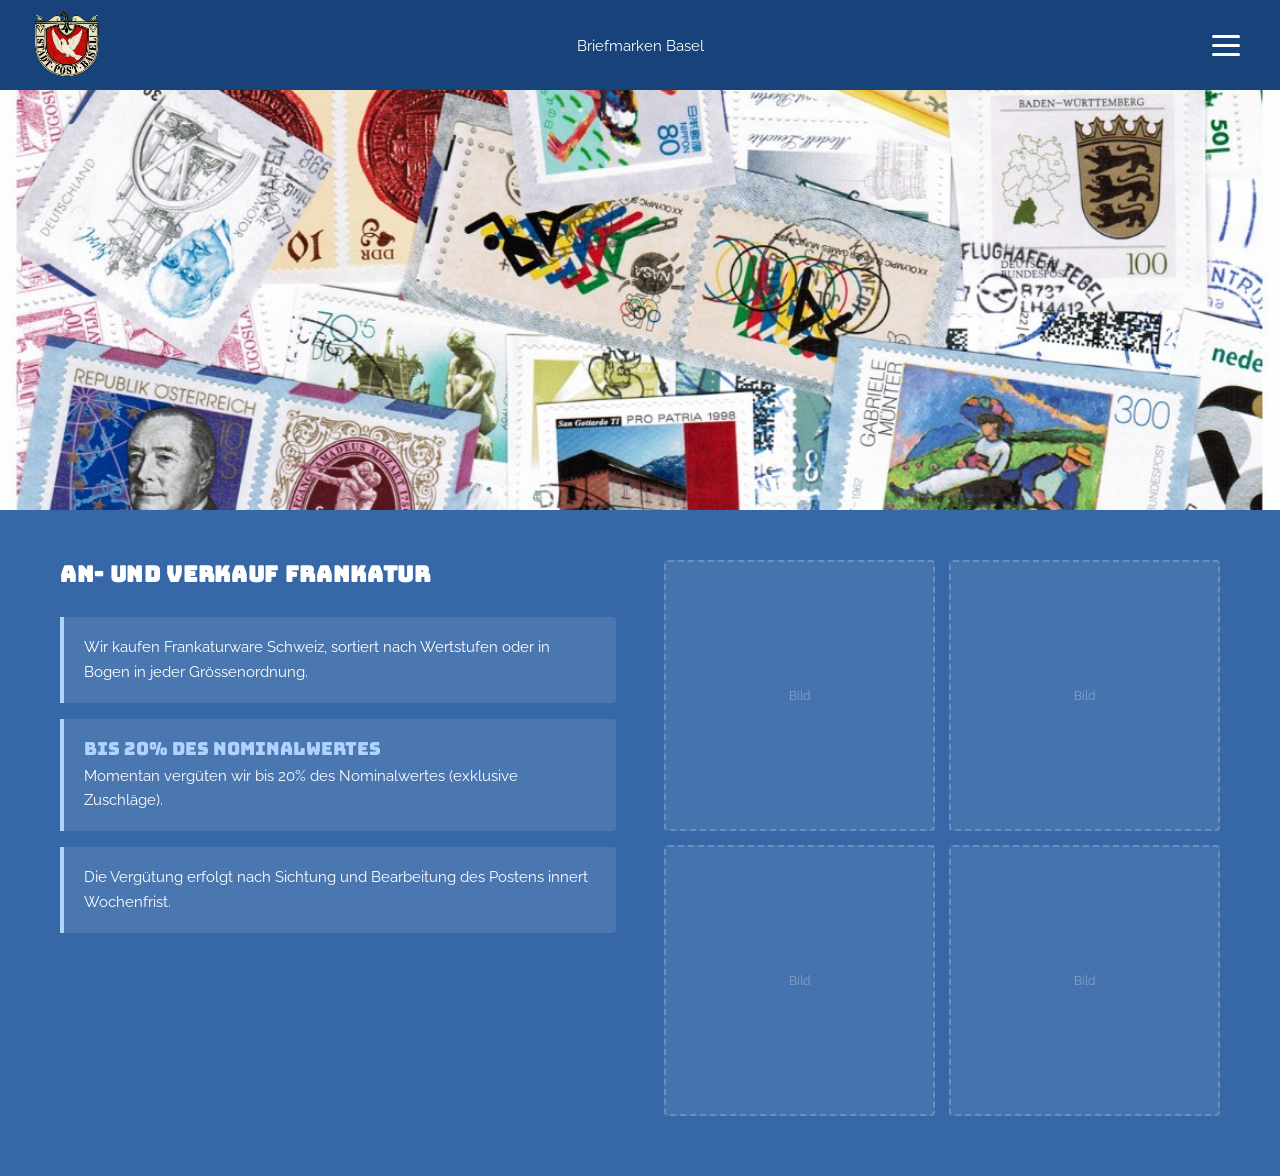
==== frankatur.html @ e1cc1111 "Add files via upload" ====
<!DOCTYPE html>
<html lang="de">
<head>
  <meta charset="UTF-8" />
  <meta name="viewport" content="width=device-width, initial-scale=1.0" />
  <title>Frankatur – Briefmarken Basel</title>
  <link href="https://fonts.googleapis.com/css2?family=Bungee&family=Raleway:wght@400;700&display=swap" rel="stylesheet" />
  <link rel="stylesheet" href="style.css" />
</head>
<body>
  <header>
    <a href="index.html"><img class="logo" src="images/image_1.png" alt="Logo" /></a>
    <nav class="sitenav"><a href="index.html">Briefmarken Basel</a></nav>
    <div style="position: relative; margin-left: auto;">
      <button class="hamburger" onclick="toggleMenu()">
        <span></span><span></span><span></span>
      </button>
      <nav class="dropdown-menu" id="dropdownMenu">
        <a href="index.html">Briefmarken</a>
        <a href="gold.html">Gold und Silber</a>
        <a href="frankatur.html">Frankatur</a>
        <a href="kontakt.html">Kontakt &amp; Anfahrt</a>
      </nav>
    </div>
  </header>

  <div class="frankatur-hero">
    <img src="images/image_4.jpg" alt="Briefmarken Sammlung" />
  </div>
  <div class="frankatur-content">
    <div class="frankatur-text">
      <h2>An- und Verkauf Frankatur</h2>
      <div class="frankatur-info-block">
        <p>Wir kaufen Frankaturware Schweiz, sortiert nach Wertstufen oder in Bogen in jeder Grössenordnung.</p>
      </div>
      <div class="frankatur-info-block">
        <span class="highlight">Bis 20% des Nominalwertes</span>
        <p>Momentan vergüten wir bis 20% des Nominalwertes (exklusive Zuschläge).</p>
      </div>
      <div class="frankatur-info-block">
        <p>Die Vergütung erfolgt nach Sichtung und Bearbeitung des Postens innert Wochenfrist.</p>
      </div>
    </div>
    <div class="frankatur-images">
      <div class="frankatur-img-placeholder">Bild</div>
      <div class="frankatur-img-placeholder">Bild</div>
      <div class="frankatur-img-placeholder">Bild</div>
      <div class="frankatur-img-placeholder">Bild</div>
    </div>
  </div>

  <script>
    function toggleMenu() {
      document.getElementById('dropdownMenu').classList.toggle('open');
    }
    document.addEventListener('click', function(e) {
      if (!e.target.closest('.hamburger') && !e.target.closest('.dropdown-menu')) {
        document.getElementById('dropdownMenu').classList.remove('open');
      }
    });
  </script>
</body>
</html>
---- style.css ----
*, *::before, *::after { box-sizing: border-box; margin: 0; padding: 0; }
body { font-family: 'Raleway', sans-serif; background: #3668A8; color: #fff; }

/* HEADER */
header {
  background-color: #17427A;
  display: flex;
  align-items: center;
  padding: 0 32px;
  height: 90px;
  gap: 32px;
  position: relative;
}
header .logo { height: 72px; width: auto; cursor: pointer; }
header nav.sitenav { position: absolute; left: 50%; transform: translateX(-50%); }
header nav.sitenav a {
  font-family: 'Raleway', sans-serif;
  font-size: 15px;
  color: #fff;
  text-decoration: none;
  cursor: pointer;
}
.hamburger {
  background: none;
  border: none;
  cursor: pointer;
  display: flex;
  flex-direction: column;
  justify-content: center;
  gap: 6px;
  padding: 8px;
}
.hamburger span {
  display: block;
  width: 28px;
  height: 3px;
  background: #fff;
  border-radius: 2px;
}
.dropdown-menu {
  display: none;
  position: absolute;
  top: 100%;
  right: 0;
  background: #17427A;
  flex-direction: column;
  width: max-content;
  z-index: 100;
  box-shadow: 0 4px 12px rgba(0,0,0,0.3);
}
.dropdown-menu.open { display: flex; }
.dropdown-menu a {
  font-family: 'Raleway', sans-serif;
  font-size: 15px;
  color: #fff;
  text-decoration: none;
  padding: 14px 24px;
  border-bottom: 1px solid rgba(255,255,255,0.15);
  transition: background 0.2s;
  cursor: pointer;
}
.dropdown-menu a:last-child { border-bottom: none; }
.dropdown-menu a:hover { background: rgba(255,255,255,0.1); }

/* ── BRIEFMARKEN PAGE ── */
.hero {
  position: relative;
  width: 100%;
  height: 480px;
  overflow: hidden;
}
.hero img.hero-bg {
  width: 100%;
  height: 100%;
  object-fit: cover;
  object-position: center 60%;
  display: block;
}
.hero-title-block {
  position: absolute;
  bottom: 60px;
  left: 0;
  display: flex;
  align-items: stretch;
}
.hero-title-main {
  background: #B0D2FF;
  padding: 8px 12px 8px 20px;
  display: flex;
  align-items: center;
}
.hero-title-main h1 {
  font-family: 'Bungee', sans-serif;
  font-size: 64px;
  color: #17427A;
  letter-spacing: 0.01em;
  line-height: 1;
  white-space: nowrap;
}
.hero-title-sub {
  background: #17427A;
  padding: 8px 14px;
  display: flex;
  align-items: center;
  align-self: center;
  margin-left: 40px;
}
.hero-title-sub span {
  font-family: 'Bungee', sans-serif;
  font-size: 21px;
  color: #fff;
  letter-spacing: 0.04em;
  white-space: nowrap;
}
.main-section {
  background-color: #3668A8;
  padding: 50px 60px 60px 60px;
  display: grid;
  grid-template-columns: 1fr;
  gap: 48px;
}
.main-left h2 {
  font-family: 'Bungee', sans-serif;
  font-size: 28px;
  color: #fff;
  line-height: 1.2;
  margin-bottom: 28px;
  text-transform: uppercase;
  letter-spacing: 0.02em;
}
.main-left .text-cols {
  display: grid;
  grid-template-columns: 1fr 1fr;
  gap: 28px;
  margin-bottom: 40px;
}
.main-left .text-cols p {
  font-family: 'Raleway', sans-serif;
  font-size: 14.5px;
  color: #fff;
  line-height: 1.7;
}
.hours-title {
  font-family: 'Bungee', sans-serif;
  font-size: 15px;
  color: #fff;
  letter-spacing: 0.08em;
  text-align: center;
  padding-bottom: 10px;
}
.hours-table { width: 100%; border-collapse: collapse; }
.hours-table tr { border-top: 1px solid rgba(255,255,255,0.45); }
.hours-table tr:last-child { border-bottom: 1px solid rgba(255,255,255,0.45); }
.hours-table td {
  font-family: 'Raleway', sans-serif;
  font-size: 14.5px;
  color: #fff;
  padding: 16px 8px;
}
.hours-table td:first-child { font-weight: 700; width: 110px; }
.hours-table td.times { text-align: right; letter-spacing: 0.01em; }
.main-right { display: flex; flex-direction: column; gap: 28px; }
.main-right .photo { width: 100%; border-radius: 2px; display: block; }
.contact-card {
  display: flex; flex-direction: column;
  align-items: center; text-align: center; gap: 6px;
}
.contact-card .icon {
  width: 44px; height: 44px; border-radius: 50%;
  border: 2px solid rgba(255,255,255,0.7);
  display: flex; align-items: center; justify-content: center;
  margin-bottom: 4px;
}
.contact-card .icon svg { width: 20px; height: 20px; fill: #fff; }
.contact-card h3 {
  font-family: 'Bungee', sans-serif; font-size: 16px;
  color: #fff; letter-spacing: 0.04em; line-height: 1.2;
}
.contact-card p, .contact-card a {
  font-family: 'Raleway', sans-serif; font-size: 14px;
  color: #fff; text-decoration: none; line-height: 1.5;
}

/* ── PAGE TITLE BLOCK ── */
.page-title-block {
  display: flex;
  align-items: stretch;
  margin-bottom: 36px;
}
.page-title-main {
  background: #B0D2FF;
  padding: 8px 12px 8px 20px;
  display: flex;
  align-items: center;
}
.page-title-main h1 {
  font-family: 'Bungee', sans-serif;
  font-size: 48px;
  color: #17427A;
  letter-spacing: 0.01em;
  line-height: 1;
  white-space: nowrap;
  text-transform: uppercase;
}
.page-title-sub {
  background: #17427A;
  padding: 8px 14px;
  display: flex;
  align-items: center;
  align-self: center;
  margin-left: 24px;
}
.page-title-sub span {
  font-family: 'Bungee', sans-serif;
  font-size: 18px;
  color: #fff;
  letter-spacing: 0.04em;
  white-space: nowrap;
}
@media (max-width: 640px) {
  .page-title-main h1 { font-size: 26px; }
  .page-title-sub { margin-left: 8px; padding: 6px 10px; }
  .page-title-sub span { font-size: 13px; }
}

/* ── FRANKATUR IMAGE ── */
.frankatur-hero {
  width: 100%;
  height: 420px;
  overflow: hidden;
  position: relative;
}
.frankatur-hero img {
  width: 100%;
  height: 100%;
  object-fit: cover;
  object-position: center center;
  display: block;
}
@media (max-width: 640px) {
  .frankatur-hero { height: 260px; }
}

/* ── CONTENT PAGES ── */
.content-page {
  padding: 60px;
  min-height: 80vh;
}
.content-page h1 {
  font-family: 'Bungee', sans-serif;
  font-size: 36px;
  color: #fff;
  text-transform: uppercase;
  letter-spacing: 0.02em;
  margin-bottom: 32px;
}
.content-page p {
  font-family: 'Raleway', sans-serif;
  font-size: 16px;
  color: #fff;
  line-height: 1.7;
  max-width: 600px;
}

/* ── MOBILE RESPONSIVE ── */
@media (max-width: 640px) {
  header nav.sitenav { display: none; }
  header { padding: 0 16px; gap: 16px; }
  .hero { height: 260px; }
  .hero-title-block { bottom: 20px; }
  .hero-title-main { padding: 6px 8px 6px 14px; }
  .hero-title-main h1 { font-size: 28px; }
  .hero-title-sub { margin-left: 8px; padding: 6px 10px; }
  .hero-title-sub span { font-size: 13px; }
  .main-section {
    grid-template-columns: 1fr;
    padding: 28px 20px 36px 20px;
    gap: 32px;
  }
  .main-left h2 { font-size: 20px; margin-bottom: 20px; }
  .main-left .text-cols {
    grid-template-columns: 1fr;
    gap: 16px;
    margin-bottom: 28px;
  }
  .hours-table td { padding: 10px 4px; font-size: 13px; }
  .hours-table td.times { text-align: left; }
  .hours-table td:first-child { width: 76px; font-size: 13px; }
  .content-page { padding: 28px 20px; }
  .content-page h1 { font-size: 26px; margin-bottom: 20px; }
  .content-page p { font-size: 15px; max-width: 100%; }
}

/* ── TABLET RESPONSIVE ── */
@media (min-width: 641px) and (max-width: 900px) {
  .main-section {
    grid-template-columns: 1fr;
    padding: 36px 36px 48px 36px;
    gap: 36px;
  }
  .hero-title-main h1 { font-size: 44px; }
  .content-page { padding: 40px 36px; }
}

/* ── RARITÄTEN CAROUSEL ── */
.rarities-section {
  padding: 40px 60px 50px 60px;
  background: #2a5490;
}
.rarities-header {
  display: flex;
  align-items: center;
  justify-content: space-between;
  margin-bottom: 24px;
}
.rarities-title {
  font-family: 'Bungee', sans-serif;
  font-size: 22px;
  color: #fff;
  letter-spacing: 0.04em;
  text-transform: uppercase;
}
.carousel-btns { display: flex; gap: 10px; }
.carousel-btn {
  background: rgba(255,255,255,0.15);
  border: 2px solid rgba(255,255,255,0.4);
  border-radius: 50%;
  width: 40px;
  height: 40px;
  display: flex;
  align-items: center;
  justify-content: center;
  cursor: pointer;
  transition: background 0.2s;
  color: #fff;
  font-size: 18px;
  line-height: 1;
}
.carousel-btn:hover { background: rgba(255,255,255,0.3); }
.carousel-track-wrapper { overflow: hidden; }
.carousel-track {
  display: flex;
  gap: 20px;
  transition: transform 0.35s ease;
}
.product-card {
  flex: 0 0 calc(25% - 15px);
  background: rgba(255,255,255,0.08);
  border-radius: 6px;
  overflow: hidden;
  display: flex;
  flex-direction: column;
}
.product-card .product-img {
  width: 100%;
  aspect-ratio: 1 / 1;
  object-fit: cover;
  background: rgba(255,255,255,0.05);
  display: flex;
  align-items: center;
  justify-content: center;
}
.product-card .product-img-placeholder {
  width: 100%;
  aspect-ratio: 1 / 1;
  background: rgba(255,255,255,0.08);
  display: flex;
  align-items: center;
  justify-content: center;
}
.product-card .product-img-placeholder svg {
  width: 48px;
  height: 48px;
  opacity: 0.3;
  fill: #fff;
}
.product-card .product-info {
  padding: 14px;
  flex: 1;
  display: flex;
  flex-direction: column;
  gap: 6px;
}
.product-card .product-name {
  font-family: 'Bungee', sans-serif;
  font-size: 13px;
  color: #fff;
  line-height: 1.3;
  letter-spacing: 0.02em;
}
.product-card .product-desc {
  font-family: 'Raleway', sans-serif;
  font-size: 12px;
  color: rgba(255,255,255,0.7);
  line-height: 1.5;
}
.product-card .product-price {
  font-family: 'Bungee', sans-serif;
  font-size: 15px;
  color: #B0D2FF;
  margin-top: auto;
  padding-top: 8px;
}
@media (max-width: 640px) {
  .rarities-section { padding: 28px 20px 36px 20px; }
  .rarities-title { font-size: 17px; }
  .product-card { flex: 0 0 calc(75vw - 40px); }
}
@media (min-width: 641px) and (max-width: 900px) {
  .rarities-section { padding: 32px 36px 40px 36px; }
  .product-card { flex: 0 0 calc(50% - 10px); }
}

/* ── FRANKATUR CONTENT ── */
.frankatur-content {
  background: #3668A8;
  padding: 50px 60px 60px 60px;
  display: grid;
  grid-template-columns: 1fr 1fr;
  gap: 48px;
  align-items: start;
}
.frankatur-text h2 {
  font-family: 'Bungee', sans-serif;
  font-size: 22px;
  color: #fff;
  text-transform: uppercase;
  letter-spacing: 0.03em;
  margin-bottom: 28px;
}
.frankatur-info-block {
  background: rgba(255,255,255,0.1);
  border-left: 4px solid #B0D2FF;
  padding: 18px 20px;
  border-radius: 0 4px 4px 0;
  margin-bottom: 16px;
}
.frankatur-info-block p {
  font-family: 'Raleway', sans-serif;
  font-size: 15px;
  color: #fff;
  line-height: 1.65;
  margin: 0;
}
.frankatur-info-block .highlight {
  font-family: 'Bungee', sans-serif;
  font-size: 18px;
  color: #B0D2FF;
  display: block;
  margin-bottom: 4px;
}
.frankatur-images {
  display: grid;
  grid-template-columns: 1fr 1fr;
  gap: 14px;
}
.frankatur-img-placeholder {
  aspect-ratio: 1 / 1;
  background: rgba(255,255,255,0.08);
  border-radius: 4px;
  display: flex;
  align-items: center;
  justify-content: center;
  border: 2px dashed rgba(255,255,255,0.2);
  color: rgba(255,255,255,0.35);
  font-family: 'Raleway', sans-serif;
  font-size: 12px;
  text-align: center;
  padding: 10px;
}
@media (max-width: 640px) {
  .frankatur-content {
    grid-template-columns: 1fr;
    padding: 28px 20px 36px 20px;
    gap: 32px;
  }
}
@media (min-width: 641px) and (max-width: 900px) {
  .frankatur-content {
    grid-template-columns: 1fr;
    padding: 36px 36px 48px 36px;
  }
}

/* ── GOLD/SILBER TABS ── */
.tab-bar {
  display: flex;
  background: #17427A;
  padding: 0 60px;
}
.tab-btn {
  font-family: 'Bungee', sans-serif;
  font-size: 15px;
  color: rgba(255,255,255,0.55);
  background: none;
  border: none;
  border-bottom: 3px solid transparent;
  padding: 18px 28px;
  cursor: pointer;
  letter-spacing: 0.05em;
  transition: color 0.2s, border-color 0.2s;
}
.tab-btn.active {
  color: #fff;
  border-bottom-color: #B0D2FF;
}
.tab-panel { display: none; }
.tab-panel.active { display: block; }
@media (max-width: 640px) {
  .tab-bar { padding: 0 20px; }
  .tab-btn { padding: 14px 18px; font-size: 13px; }
}

/* ── GOLD/SILBER CONTENT ── */
.metal-content {
  padding: 44px 60px 60px 60px;
  background: #3668A8;
}
.metal-content h2 {
  font-family: 'Bungee', sans-serif;
  font-size: 22px;
  color: #fff;
  text-transform: uppercase;
  letter-spacing: 0.03em;
  margin-bottom: 28px;
}
.metal-categories {
  display: flex;
  flex-wrap: wrap;
  gap: 10px;
  margin-bottom: 32px;
}
.metal-tag {
  font-family: 'Raleway', sans-serif;
  font-size: 13px;
  color: #fff;
  background: rgba(255,255,255,0.12);
  border: 1px solid rgba(255,255,255,0.25);
  border-radius: 20px;
  padding: 6px 14px;
}
.price-cards {
  display: grid;
  grid-template-columns: repeat(3, 1fr);
  gap: 16px;
  margin-bottom: 32px;
}
.price-card {
  background: rgba(255,255,255,0.1);
  border-radius: 8px;
  padding: 20px;
  text-align: center;
}
.price-card .price-label {
  font-family: 'Raleway', sans-serif;
  font-size: 13px;
  color: rgba(255,255,255,0.75);
  margin-bottom: 8px;
}
.price-card .price-value {
  font-family: 'Bungee', sans-serif;
  font-size: 22px;
  color: #B0D2FF;
}
.price-card .price-unit {
  font-family: 'Raleway', sans-serif;
  font-size: 12px;
  color: rgba(255,255,255,0.6);
  margin-top: 4px;
}
.price-note {
  font-family: 'Raleway', sans-serif;
  font-size: 13.5px;
  color: rgba(255,255,255,0.75);
  line-height: 1.65;
  border-top: 1px solid rgba(255,255,255,0.2);
  padding-top: 20px;
  font-style: italic;
}
@media (max-width: 640px) {
  .metal-content { padding: 28px 20px 36px 20px; }
  .price-cards { grid-template-columns: 1fr !important; gap: 12px; }
}
@media (min-width: 641px) and (max-width: 900px) {
  .metal-content { padding: 32px 36px 48px 36px; }
}

/* ── KONTAKT & ANFAHRT PAGE ── */
.kontakt-content {
  background: #3668A8;
  padding: 50px 60px 60px 60px;
  display: grid;
  grid-template-columns: 1fr 1fr;
  gap: 48px;
  align-items: start;
}
.kontakt-left h2 {
  font-family: 'Bungee', sans-serif;
  font-size: 22px;
  color: #fff;
  text-transform: uppercase;
  letter-spacing: 0.03em;
  margin-bottom: 28px;
}
.kontakt-info-block {
  background: rgba(255,255,255,0.1);
  border-left: 4px solid #B0D2FF;
  padding: 18px 20px;
  border-radius: 0 4px 4px 0;
  margin-bottom: 16px;
}
.kontakt-info-block h3 {
  font-family: 'Bungee', sans-serif;
  font-size: 13px;
  color: #B0D2FF;
  letter-spacing: 0.08em;
  margin-bottom: 8px;
}
.kontakt-info-block p, .kontakt-info-block a {
  font-family: 'Raleway', sans-serif;
  font-size: 14.5px;
  color: #fff;
  line-height: 1.7;
  text-decoration: none;
  display: block;
}
.kontakt-right { display: flex; flex-direction: column; gap: 20px; }
.kontakt-entrance-img {
  width: 100%;
  border-radius: 4px;
  display: block;
}
.kontakt-map-img {
  width: 100%;
  border-radius: 4px;
  display: block;
}
@media (max-width: 640px) {
  .kontakt-content {
    grid-template-columns: 1fr;
    padding: 28px 20px 36px 20px;
    gap: 32px;
  }
}
@media (min-width: 641px) and (max-width: 900px) {
  .kontakt-content {
    grid-template-columns: 1fr;
    padding: 32px 36px 48px 36px;
  }
}
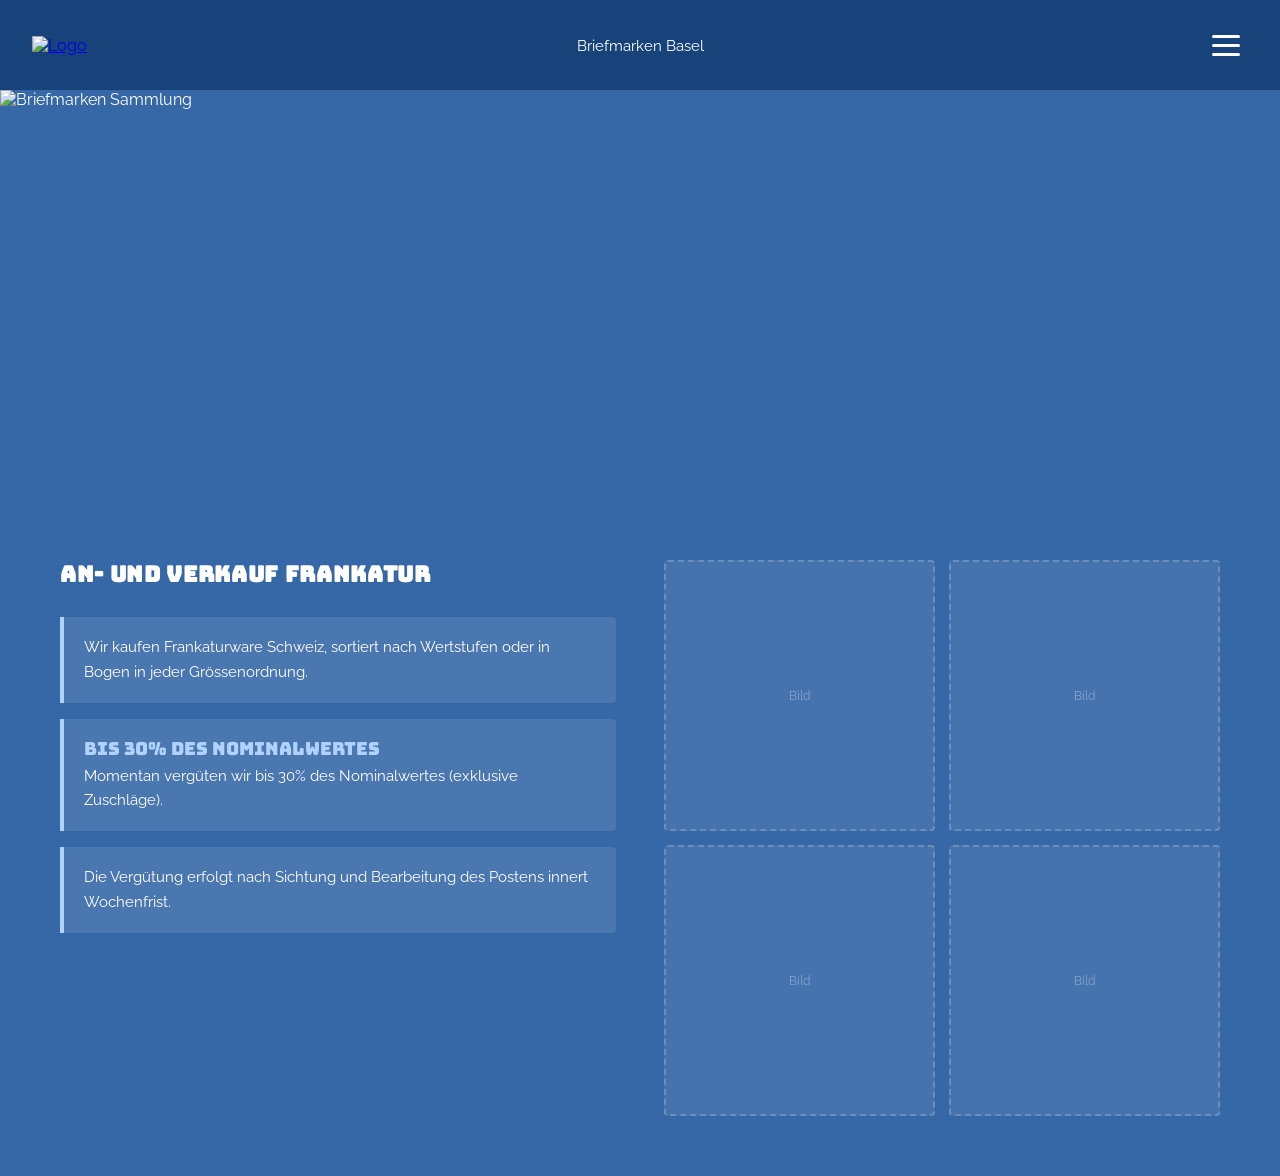
==== commit ec690611: "Add files via upload" ====
--- a/frankatur.html
+++ b/frankatur.html
@@ -34,8 +34,8 @@
         <p>Wir kaufen Frankaturware Schweiz, sortiert nach Wertstufen oder in Bogen in jeder Grössenordnung.</p>
       </div>
       <div class="frankatur-info-block">
-        <span class="highlight">Bis 20% des Nominalwertes</span>
-        <p>Momentan vergüten wir bis 20% des Nominalwertes (exklusive Zuschläge).</p>
+        <span class="highlight">Bis 30% des Nominalwertes</span>
+        <p>Momentan vergüten wir bis 30% des Nominalwertes (exklusive Zuschläge).</p>
       </div>
       <div class="frankatur-info-block">
         <p>Die Vergütung erfolgt nach Sichtung und Bearbeitung des Postens innert Wochenfrist.</p>
@@ -51,11 +51,24 @@
 
   <script>
     function toggleMenu() {
-      document.getElementById('dropdownMenu').classList.toggle('open');
+      var menu = document.getElementById('dropdownMenu');
+      if (menu.classList.contains('open')) {
+        closeDropdown(menu);
+      } else {
+        menu.classList.remove('closing');
+        menu.classList.add('open');
+      }
+    }
+    function closeDropdown(menu) {
+      menu = menu || document.getElementById('dropdownMenu');
+      if (!menu.classList.contains('open')) return;
+      menu.classList.remove('open');
+      menu.classList.add('closing');
+      setTimeout(function() { menu.classList.remove('closing'); }, 150);
     }
     document.addEventListener('click', function(e) {
       if (!e.target.closest('.hamburger') && !e.target.closest('.dropdown-menu')) {
-        document.getElementById('dropdownMenu').classList.remove('open');
+        closeDropdown(document.getElementById('dropdownMenu'));
       }
     });
   </script>
--- a/style.css
+++ b/style.css
@@ -48,7 +48,22 @@
   z-index: 100;
   box-shadow: 0 4px 12px rgba(0,0,0,0.3);
 }
-.dropdown-menu.open { display: flex; }
+@keyframes dropdown-in {
+  from { opacity: 0; transform: scale(0.95) translateY(-6px); }
+  to   { opacity: 1; transform: scale(1)    translateY(0); }
+}
+@keyframes dropdown-out {
+  from { opacity: 1; transform: scale(1)    translateY(0); }
+  to   { opacity: 0; transform: scale(0.95) translateY(-6px); }
+}
+.dropdown-menu.open {
+  display: flex;
+  animation: dropdown-in 0.15s ease forwards;
+}
+.dropdown-menu.closing {
+  display: flex;
+  animation: dropdown-out 0.15s ease forwards;
+}
 .dropdown-menu a {
   font-family: 'Raleway', sans-serif;
   font-size: 15px;
@@ -224,6 +239,7 @@
 }
 
 /* ── FRANKATUR IMAGE ── */
+.kontakt-hero-wrap { height: 420px; }
 .frankatur-hero {
   width: 100%;
   height: 420px;
@@ -239,6 +255,19 @@
 }
 @media (max-width: 640px) {
   .frankatur-hero { height: 260px; }
+  .kontakt-hero-wrap {
+    height: auto;
+  }
+  .kontakt-title-block {
+    bottom: 12px !important;
+  }
+  .kontakt-hero-img {
+    object-fit: contain;
+    object-position: center top;
+    width: 100%;
+    height: auto;
+    position: static;
+  }
 }
 
 /* ── CONTENT PAGES ── */
@@ -267,10 +296,10 @@
   header nav.sitenav { display: none; }
   header { padding: 0 16px; gap: 16px; }
   .hero { height: 260px; }
-  .hero-title-block { bottom: 20px; }
+  .hero-title-block { bottom: 20px; flex-direction: column !important; align-items: flex-start !important; gap: 6px; }
   .hero-title-main { padding: 6px 8px 6px 14px; }
   .hero-title-main h1 { font-size: 28px; }
-  .hero-title-sub { margin-left: 8px; padding: 6px 10px; }
+  .hero-title-sub { margin-left: 0; padding: 6px 10px; align-self: flex-start; }
   .hero-title-sub span { font-size: 13px; }
   .main-section {
     grid-template-columns: 1fr;
@@ -307,79 +336,89 @@
   padding: 40px 60px 50px 60px;
   background: #2a5490;
 }
-.rarities-header {
+.rarities-card {
+  background: rgba(255,255,255,0.06);
+  border: 1px solid rgba(255,255,255,0.15);
+  border-radius: 12px;
+  overflow: hidden;
+}
+.rarities-card-header {
   display: flex;
   align-items: center;
   justify-content: space-between;
-  margin-bottom: 24px;
-}
-.rarities-title {
-  font-family: 'Bungee', sans-serif;
-  font-size: 22px;
+  padding: 20px 24px 16px 24px;
+  border-bottom: 1px solid rgba(255,255,255,0.1);
+}
+.rarities-card-title {
+  font-family: 'Bungee', sans-serif;
+  font-size: 20px;
   color: #fff;
   letter-spacing: 0.04em;
   text-transform: uppercase;
 }
-.carousel-btns { display: flex; gap: 10px; }
+.rarities-card-subtitle {
+  font-family: 'Raleway', sans-serif;
+  font-size: 13px;
+  color: rgba(255,255,255,0.55);
+  margin-top: 2px;
+}
+.carousel-btns { display: flex; gap: 8px; }
 .carousel-btn {
-  background: rgba(255,255,255,0.15);
-  border: 2px solid rgba(255,255,255,0.4);
-  border-radius: 50%;
-  width: 40px;
-  height: 40px;
+  background: rgba(255,255,255,0.08);
+  border: 1px solid rgba(255,255,255,0.25);
+  border-radius: 8px;
+  width: 36px;
+  height: 36px;
   display: flex;
   align-items: center;
   justify-content: center;
   cursor: pointer;
-  transition: background 0.2s;
-  color: #fff;
-  font-size: 18px;
+  transition: background 0.2s, opacity 0.2s;
+  color: #fff;
+  font-size: 16px;
   line-height: 1;
 }
-.carousel-btn:hover { background: rgba(255,255,255,0.3); }
-.carousel-track-wrapper { overflow: hidden; }
+.carousel-btn:hover { background: rgba(255,255,255,0.18); }
+.carousel-btn:disabled { opacity: 0.3; cursor: not-allowed; }
+.carousel-track-wrapper {
+  overflow: hidden;
+  padding: 20px 24px 24px 24px;
+}
 .carousel-track {
   display: flex;
-  gap: 20px;
-  transition: transform 0.35s ease;
+  gap: 16px;
+  transition: transform 0.5s cubic-bezier(0.4, 0, 0.2, 1);
 }
 .product-card {
-  flex: 0 0 calc(25% - 15px);
-  background: rgba(255,255,255,0.08);
-  border-radius: 6px;
+  flex: 0 0 calc(33.333% - 11px);
+  background: rgba(255,255,255,0.05);
+  border: 1px solid rgba(255,255,255,0.12);
+  border-radius: 8px;
   overflow: hidden;
   display: flex;
   flex-direction: column;
 }
-.product-card .product-img {
-  width: 100%;
-  aspect-ratio: 1 / 1;
+.product-card .product-thumb-wrap {
+  width: 100%;
+  aspect-ratio: 4 / 3;
+  overflow: hidden;
+  background: rgba(255,255,255,0.04);
+  display: flex;
+  align-items: center;
+  justify-content: center;
+}
+.product-card .product-thumb-wrap img {
+  width: 100%;
+  height: 100%;
   object-fit: cover;
-  background: rgba(255,255,255,0.05);
-  display: flex;
-  align-items: center;
-  justify-content: center;
-}
-.product-card .product-img-placeholder {
-  width: 100%;
-  aspect-ratio: 1 / 1;
-  background: rgba(255,255,255,0.08);
-  display: flex;
-  align-items: center;
-  justify-content: center;
-}
-.product-card .product-img-placeholder svg {
-  width: 48px;
-  height: 48px;
-  opacity: 0.3;
-  fill: #fff;
+  display: block;
 }
 .product-card .product-info {
-  padding: 14px;
+  padding: 14px 16px;
   flex: 1;
   display: flex;
   flex-direction: column;
-  gap: 6px;
+  gap: 4px;
 }
 .product-card .product-name {
   font-family: 'Bungee', sans-serif;
@@ -391,24 +430,57 @@
 .product-card .product-desc {
   font-family: 'Raleway', sans-serif;
   font-size: 12px;
-  color: rgba(255,255,255,0.7);
+  color: rgba(255,255,255,0.6);
   line-height: 1.5;
 }
 .product-card .product-price {
   font-family: 'Bungee', sans-serif;
   font-size: 15px;
   color: #B0D2FF;
+  padding-top: 8px;
+}
+.product-btns {
+  display: flex;
+  gap: 8px;
   margin-top: auto;
-  padding-top: 8px;
+  padding-top: 12px;
+}
+.product-btn {
+  flex: 1;
+  text-align: center;
+  padding: 7px 6px;
+  border-radius: 6px;
+  font-family: 'Raleway', sans-serif;
+  font-size: 12px;
+  font-weight: 700;
+  text-decoration: none;
+  transition: opacity 0.2s;
+}
+.product-btn-wa {
+  background: #25D366;
+  color: #fff;
+}
+.product-btn-wa:hover {
+  background: #25D366;
+  box-shadow: 0 0 12px 3px rgba(37, 211, 102, 0.7);
+}
+.product-btn-email {
+  background: #17427A;
+  border: 1px solid rgba(255,255,255,0.2);
+  color: #fff;
+}
+.product-btn-email:hover {
+  background: #17427A;
+  box-shadow: 0 0 12px 3px rgba(23, 66, 122, 0.9);
 }
 @media (max-width: 640px) {
-  .rarities-section { padding: 28px 20px 36px 20px; }
-  .rarities-title { font-size: 17px; }
-  .product-card { flex: 0 0 calc(75vw - 40px); }
+  .rarities-section { padding: 20px 16px 28px 16px; }
+  .rarities-card-title { font-size: 16px; }
+  .product-card { flex: 0 0 calc(80vw - 32px); }
 }
 @media (min-width: 641px) and (max-width: 900px) {
   .rarities-section { padding: 32px 36px 40px 36px; }
-  .product-card { flex: 0 0 calc(50% - 10px); }
+  .product-card { flex: 0 0 calc(50% - 8px); }
 }
 
 /* ── FRANKATUR CONTENT ── */
@@ -535,8 +607,8 @@
   font-size: 13px;
   color: #fff;
   background: rgba(255,255,255,0.12);
-  border: 1px solid rgba(255,255,255,0.25);
-  border-radius: 20px;
+  border: 1px solid rgba(255,255,255,0.2);
+  border-radius: 4px;
   padding: 6px 14px;
 }
 .price-cards {
@@ -568,6 +640,41 @@
   color: rgba(255,255,255,0.6);
   margin-top: 4px;
 }
+.coin-img {
+  width: 100%;
+  max-width: 140px;
+  height: auto;
+  display: block;
+  margin: 12px auto 0 auto;
+  border-radius: 50%;
+}
+.gold-contact-box {
+  background: rgba(255,255,255,0.08);
+  border-left: 4px solid #B0D2FF;
+  border-radius: 0 4px 4px 0;
+  padding: 24px 28px;
+  margin-bottom: 32px;
+}
+.gold-contact-text {
+  font-family: 'Raleway', sans-serif;
+  font-size: 15px;
+  color: #fff;
+  line-height: 1.65;
+  margin-bottom: 14px;
+}
+.gold-contact-links {
+  display: flex;
+  gap: 24px;
+  flex-wrap: wrap;
+}
+.gold-contact-links a {
+  font-family: 'Raleway', sans-serif;
+  font-size: 14.5px;
+  color: #B0D2FF;
+  text-decoration: none;
+  font-weight: 700;
+}
+.gold-contact-links a:hover { text-decoration: underline; }
 .price-note {
   font-family: 'Raleway', sans-serif;
   font-size: 13.5px;
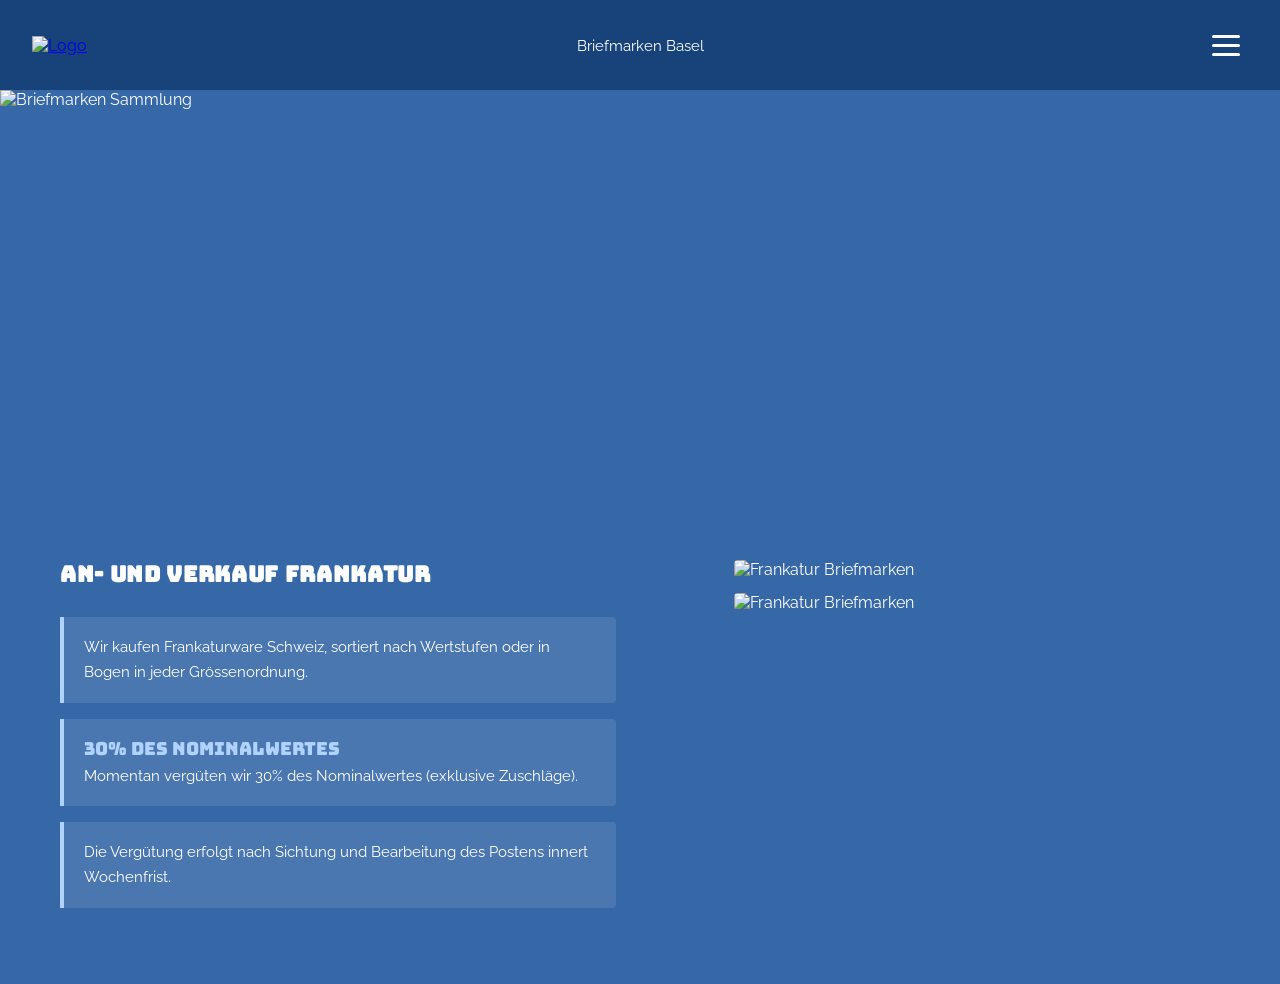
==== commit cf33cdbc: "Add files via upload" ====
--- a/frankatur.html
+++ b/frankatur.html
@@ -5,7 +5,7 @@
   <meta name="viewport" content="width=device-width, initial-scale=1.0" />
   <title>Frankatur – Briefmarken Basel</title>
   <link href="https://fonts.googleapis.com/css2?family=Bungee&family=Raleway:wght@400;700&display=swap" rel="stylesheet" />
-  <link rel="stylesheet" href="style.css" />
+  <link rel="stylesheet" href="style.css?v=6" />
 </head>
 <body>
   <header>
@@ -34,18 +34,16 @@
         <p>Wir kaufen Frankaturware Schweiz, sortiert nach Wertstufen oder in Bogen in jeder Grössenordnung.</p>
       </div>
       <div class="frankatur-info-block">
-        <span class="highlight">Bis 30% des Nominalwertes</span>
-        <p>Momentan vergüten wir bis 30% des Nominalwertes (exklusive Zuschläge).</p>
+        <span class="highlight">30% des Nominalwertes</span>
+        <p>Momentan vergüten wir 30% des Nominalwertes (exklusive Zuschläge).</p>
       </div>
       <div class="frankatur-info-block">
         <p>Die Vergütung erfolgt nach Sichtung und Bearbeitung des Postens innert Wochenfrist.</p>
       </div>
     </div>
     <div class="frankatur-images">
-      <div class="frankatur-img-placeholder">Bild</div>
-      <div class="frankatur-img-placeholder">Bild</div>
-      <div class="frankatur-img-placeholder">Bild</div>
-      <div class="frankatur-img-placeholder">Bild</div>
+      <img src="images/Frankatur%20seite%20Bilder%20(1).jpeg" alt="Frankatur Briefmarken" />
+      <img src="images/Frankatur%20seite%20Bilder%20(2).jpeg" alt="Frankatur Briefmarken" />
     </div>
   </div>
 
--- a/style.css
+++ b/style.css
@@ -384,10 +384,41 @@
   overflow: hidden;
   padding: 20px 24px 24px 24px;
 }
+.carousel-track-wrapper::-webkit-scrollbar { width: 8px; }
+.carousel-track-wrapper::-webkit-scrollbar-track { background: rgba(255,255,255,0.05); border-radius: 4px; }
+.carousel-track-wrapper::-webkit-scrollbar-thumb { background: rgba(255,255,255,0.25); border-radius: 4px; }
+.carousel-track-wrapper::-webkit-scrollbar-thumb:hover { background: rgba(255,255,255,0.45); }
+.carousel-peek-row {
+  display: flex;
+  gap: 16px;
+  padding: 0 24px 20px 24px;
+  height: 56px;
+  overflow: hidden;
+  position: relative;
+  margin-top: -4px;
+}
+.carousel-peek-row::after {
+  content: '';
+  position: absolute;
+  top: 0; left: 0; right: 0; bottom: 0;
+  background: linear-gradient(to bottom, rgba(42,84,144,0.15), rgba(42,84,144,0.95));
+  pointer-events: none;
+}
+.peek-card {
+  flex: 0 0 calc(33.333% - 11px);
+  height: 120px;
+  background: rgba(255,255,255,0.05);
+  border: 1px solid rgba(255,255,255,0.12);
+  border-radius: 8px 8px 0 0;
+}
+.rarities-card.expanded .carousel-peek-row { display: none; }
 .carousel-track {
   display: flex;
   gap: 16px;
   transition: transform 0.5s cubic-bezier(0.4, 0, 0.2, 1);
+}
+.carousel-track.track-expanded .product-card {
+  flex: 0 0 calc(16.666% - 13.5px);
 }
 .product-card {
   flex: 0 0 calc(33.333% - 11px);
@@ -403,15 +434,47 @@
   aspect-ratio: 4 / 3;
   overflow: hidden;
   background: rgba(255,255,255,0.04);
-  display: flex;
-  align-items: center;
-  justify-content: center;
+  position: relative;
 }
 .product-card .product-thumb-wrap img {
   width: 100%;
   height: 100%;
   object-fit: cover;
   display: block;
+}
+/* Collage */
+.product-card .collage {
+  position: absolute;
+  inset: 0;
+  display: grid;
+  gap: 2px;
+  cursor: zoom-in;
+}
+.collage-1 { grid-template-columns: 1fr; }
+.collage-2 { grid-template-columns: 1fr 1fr; }
+.collage-3 { grid-template-columns: 3fr 2fr; grid-template-rows: 1fr 1fr; }
+.collage-3 .collage-cell:first-child { grid-row: 1 / 3; }
+.collage-4 { grid-template-columns: 1fr 1fr; grid-template-rows: 1fr 1fr; }
+.collage-cell {
+  background-size: cover;
+  background-position: center;
+  position: relative;
+  overflow: hidden;
+  transition: filter 0.15s;
+}
+.collage-cell:hover { filter: brightness(1.12); }
+.collage-more {
+  position: absolute;
+  inset: 0;
+  background: rgba(0,0,0,0.55);
+  display: flex;
+  align-items: center;
+  justify-content: center;
+  color: #fff;
+  font-size: 20px;
+  font-weight: bold;
+  font-family: 'Bungee', sans-serif;
+  letter-spacing: 0.03em;
 }
 .product-card .product-info {
   padding: 14px 16px;
@@ -522,9 +585,16 @@
   margin-bottom: 4px;
 }
 .frankatur-images {
-  display: grid;
-  grid-template-columns: 1fr 1fr;
+  display: flex;
+  flex-direction: column;
   gap: 14px;
+}
+.frankatur-images img {
+  width: 75%;
+  height: auto;
+  border-radius: 4px;
+  display: block;
+  margin: 0 auto;
 }
 .frankatur-img-placeholder {
   aspect-ratio: 1 / 1;
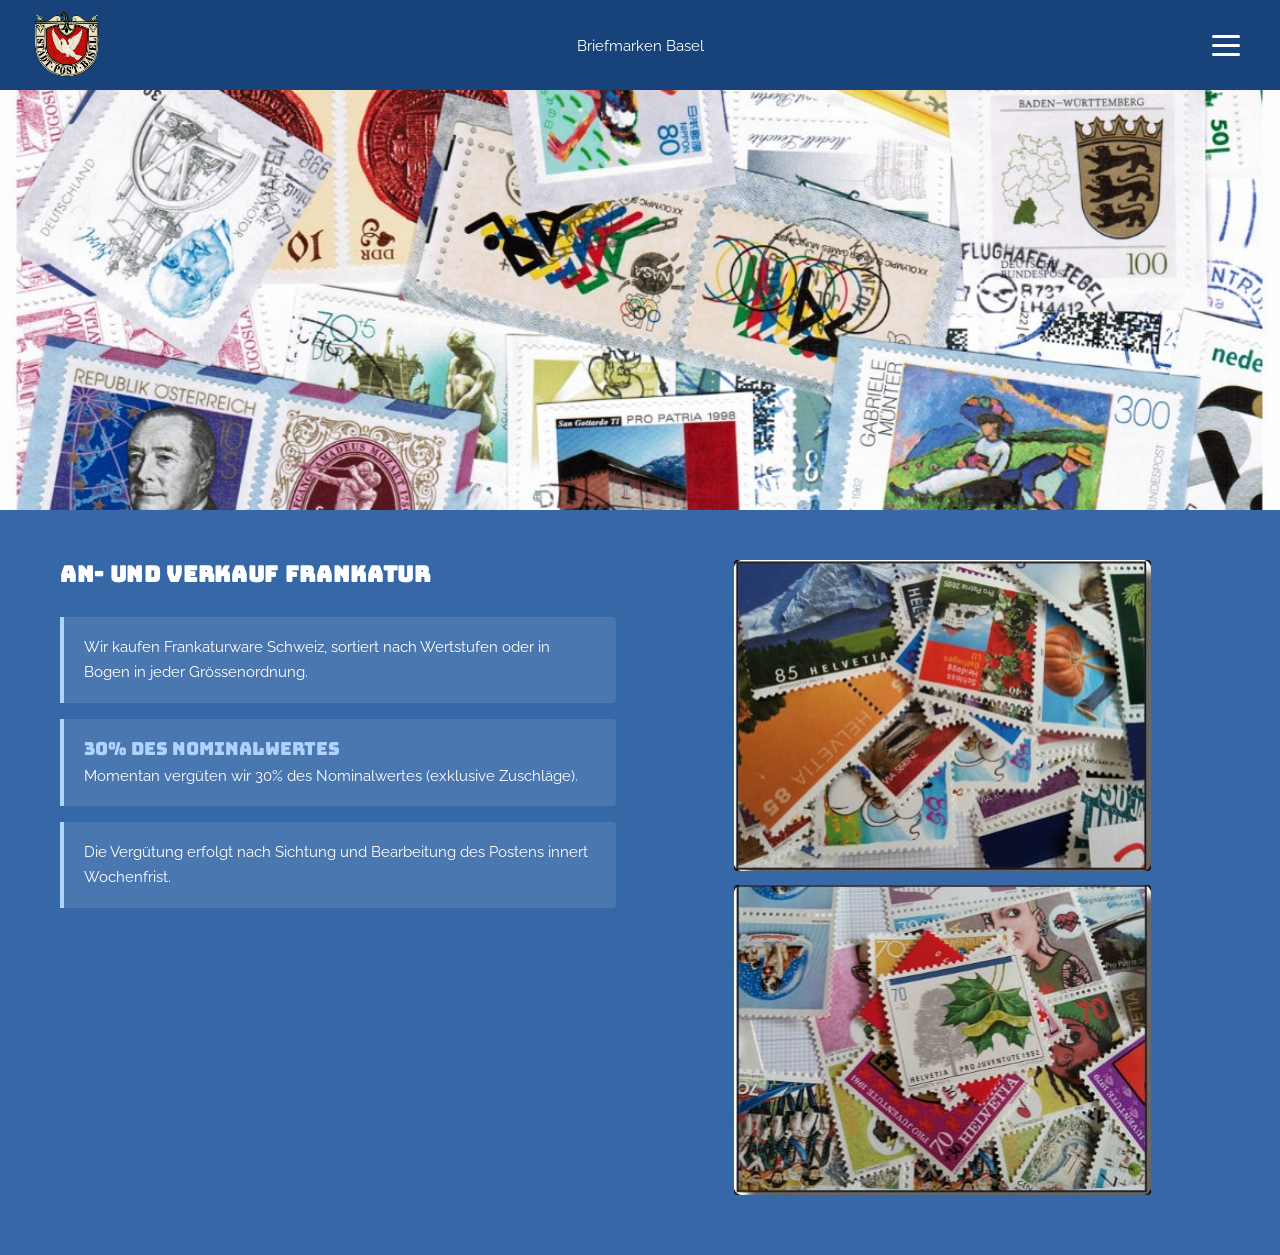
==== commit 85b5f489: "renaming renaming becuase linux no _" ====
--- a/frankatur.html
+++ b/frankatur.html
@@ -42,8 +42,8 @@
       </div>
     </div>
     <div class="frankatur-images">
-      <img src="images/Frankatur%20seite%20Bilder%20(1).jpeg" alt="Frankatur Briefmarken" />
-      <img src="images/Frankatur%20seite%20Bilder%20(2).jpeg" alt="Frankatur Briefmarken" />
+      <img src="images/frankatur-seite-bilder-1.jpeg" alt="Frankatur Briefmarken" />
+      <img src="images/frankatur-seite-bilder-2.jpeg" alt="Frankatur Briefmarken" />
     </div>
   </div>
 
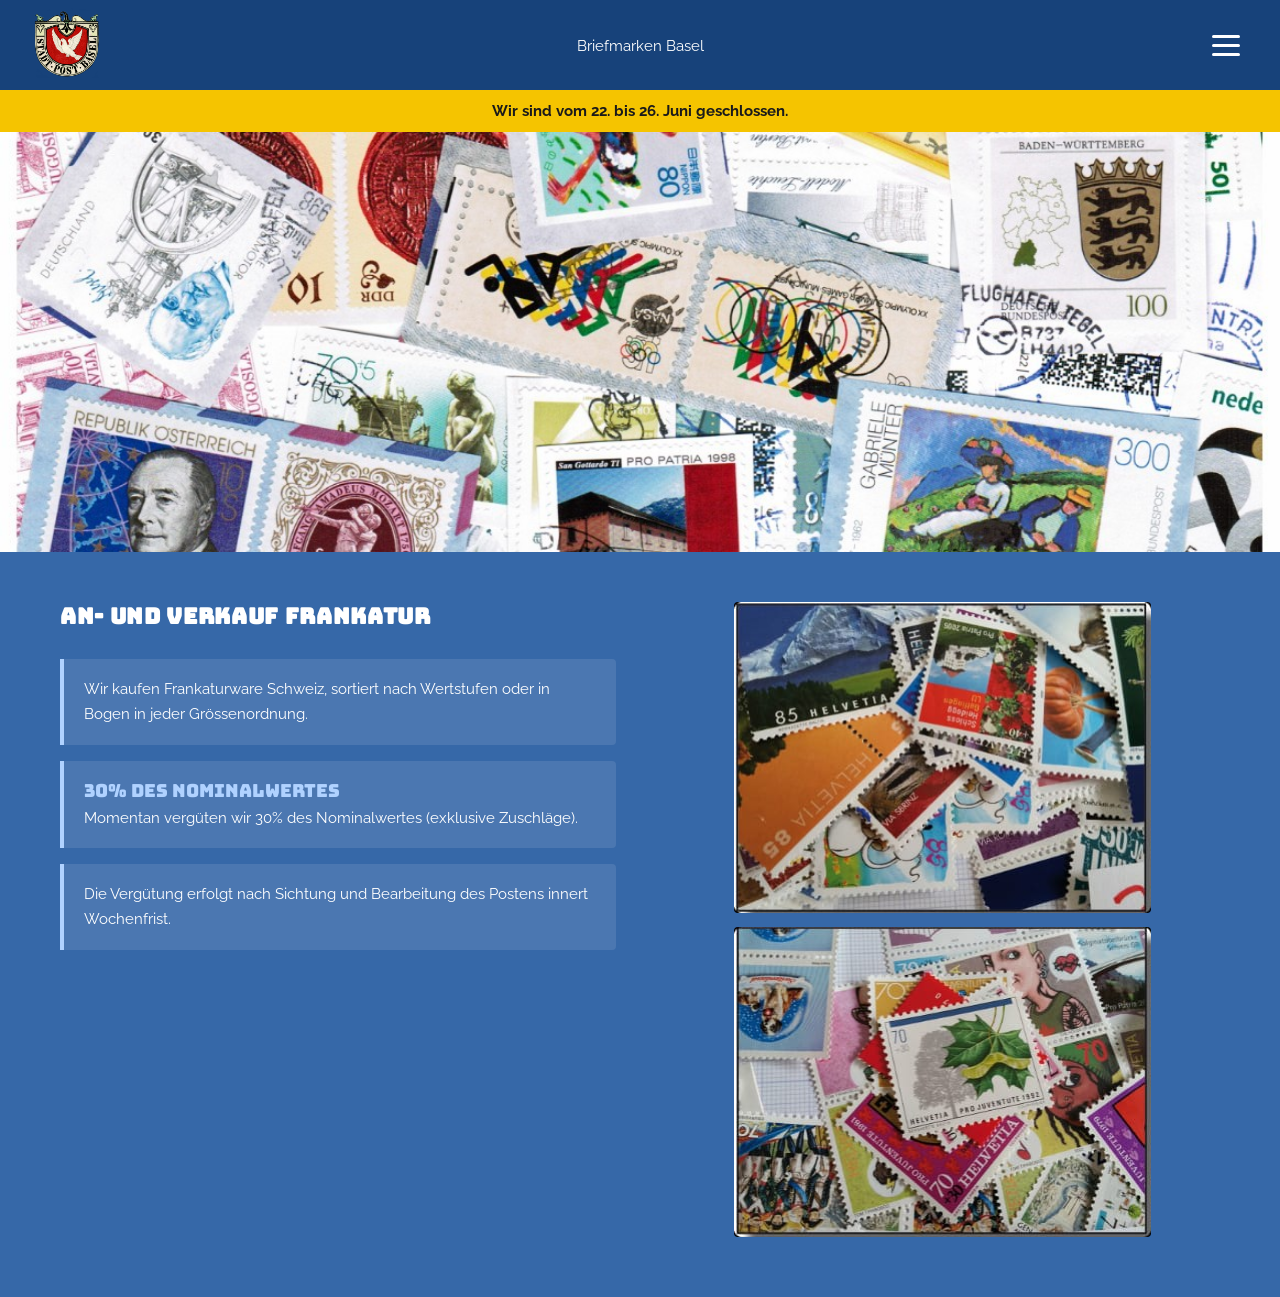
==== commit 34d51ee8: "Vacation Vacation 22-26 Juni" ====
--- a/frankatur.html
+++ b/frankatur.html
@@ -5,6 +5,7 @@
   <meta name="viewport" content="width=device-width, initial-scale=1.0" />
   <title>Frankatur – Briefmarken Basel</title>
   <link href="https://fonts.googleapis.com/css2?family=Bungee&family=Raleway:wght@400;700&display=swap" rel="stylesheet" />
+  <link rel="icon" type="image/png" href="images/image_1.png" />
   <link rel="stylesheet" href="style.css?v=6" />
 </head>
 <body>
@@ -23,6 +24,14 @@
       </nav>
     </div>
   </header>
+
+  <script>
+    var CLOSED_BANNER = true;
+    var CLOSED_TEXT = "Wir sind vom 22. bis 26. Juni geschlossen.";
+    if (CLOSED_BANNER) {
+      document.write('<div style="background:#F5C400;color:#1a1a1a;text-align:center;padding:12px 20px;font-family:Raleway,sans-serif;font-size:15px;font-weight:700;">' + CLOSED_TEXT + '</div>');
+    }
+  </script>
 
   <div class="frankatur-hero">
     <img src="images/image_4.jpg" alt="Briefmarken Sammlung" />
--- a/style.css
+++ b/style.css
@@ -129,7 +129,7 @@
 }
 .main-section {
   background-color: #3668A8;
-  padding: 50px 60px 60px 60px;
+  padding: 50px 60px 30px 60px;
   display: grid;
   grid-template-columns: 1fr;
   gap: 48px;
@@ -412,6 +412,13 @@
   border-radius: 8px 8px 0 0;
 }
 .rarities-card.expanded .carousel-peek-row { display: none; }
+.product-card-placeholder {
+  background: rgba(255,255,255,0.05);
+  border: 1px solid rgba(255,255,255,0.12);
+  border-radius: 8px;
+  pointer-events: none;
+}
+.track-expanded .product-card-placeholder { display: none; }
 .carousel-track {
   display: flex;
   gap: 16px;
@@ -539,7 +546,24 @@
 @media (max-width: 640px) {
   .rarities-section { padding: 20px 16px 28px 16px; }
   .rarities-card-title { font-size: 16px; }
-  .product-card { flex: 0 0 calc(80vw - 32px); }
+  .product-card { flex: 0 0 calc(80vw - 32px); scroll-snap-align: center; }
+  .carousel-track.track-expanded .product-card { flex: 0 0 calc(50% - 8px) !important; scroll-snap-align: unset; }
+  /* Native touch scroll on mobile — cards snap to center */
+  .carousel-track-wrapper {
+    overflow-x: auto !important;
+    overflow-y: hidden;
+    scroll-snap-type: x mandatory;
+    -webkit-overflow-scrolling: touch;
+    scrollbar-width: none;
+    -ms-overflow-style: none;
+    padding: 0 10vw;
+  }
+  .carousel-track-wrapper::-webkit-scrollbar { display: none; }
+  /* Hide arrow buttons — swipe instead */
+  .carousel-btn:not(#expand-sw):not(#expand-ch):not(#expand-de) { display: none !important; }
+  /* Peek row: 1 full card + sliver of 2nd peeking from right */
+  .peek-card { flex: 0 0 calc(80vw - 32px); }
+  .carousel-peek-row { margin-top: 0; padding: 8px 0 20px 10vw; gap: 4vw; overflow-x: clip; overflow-y: hidden; }
 }
 @media (min-width: 641px) and (max-width: 900px) {
   .rarities-section { padding: 32px 36px 40px 36px; }
@@ -825,3 +849,75 @@
     padding: 32px 36px 48px 36px;
   }
 }
+
+/* ── RARITÄTEN SPOTLIGHT ── */
+.spotlight-section {
+  padding: 24px 0 32px 48px;
+}
+.spotlight-header {
+  margin-bottom: 28px;
+  padding-right: 48px;
+}
+.spotlight-title {
+  font-family: 'Bungee', sans-serif;
+  font-size: 22px;
+  color: #fff;
+  letter-spacing: 0.04em;
+  text-transform: uppercase;
+}
+.spotlight-subtitle {
+  font-family: 'Raleway', sans-serif;
+  font-size: 14px;
+  color: rgba(255,255,255,0.55);
+  margin-top: 4px;
+}
+.spotlight-scroller {
+  overflow: hidden;
+  padding: 16px 0 24px 0;
+}
+.spotlight-track {
+  display: flex;
+  gap: 24px;
+  will-change: transform;
+}
+.spotlight-card {
+  flex: 0 0 300px;
+  background: rgba(255,255,255,0.07);
+  border: 1px solid rgba(255,255,255,0.15);
+  border-radius: 12px;
+  overflow: hidden;
+  cursor: pointer;
+  transition: border-color 0.2s;
+}
+.spotlight-card:hover { border-color: rgba(176,210,255,0.5); }
+.spotlight-img-wrap {
+  width: 100%;
+  aspect-ratio: 4 / 3;
+  overflow: hidden;
+}
+.spotlight-img-wrap img {
+  width: 100%;
+  height: 100%;
+  object-fit: cover;
+  display: block;
+  cursor: zoom-in;
+}
+.spotlight-info {
+  padding: 12px 14px 14px 14px;
+}
+.spotlight-name {
+  font-family: 'Bungee', sans-serif;
+  font-size: 13px;
+  color: #fff;
+  letter-spacing: 0.03em;
+  margin-bottom: 10px;
+}
+.spotlight-btns {
+  display: flex;
+  gap: 8px;
+}
+@media (max-width: 640px) {
+  .spotlight-section { padding: 28px 0 20px 16px; }
+  .spotlight-header { padding-right: 16px; }
+  .spotlight-card { flex: 0 0 240px; }
+}
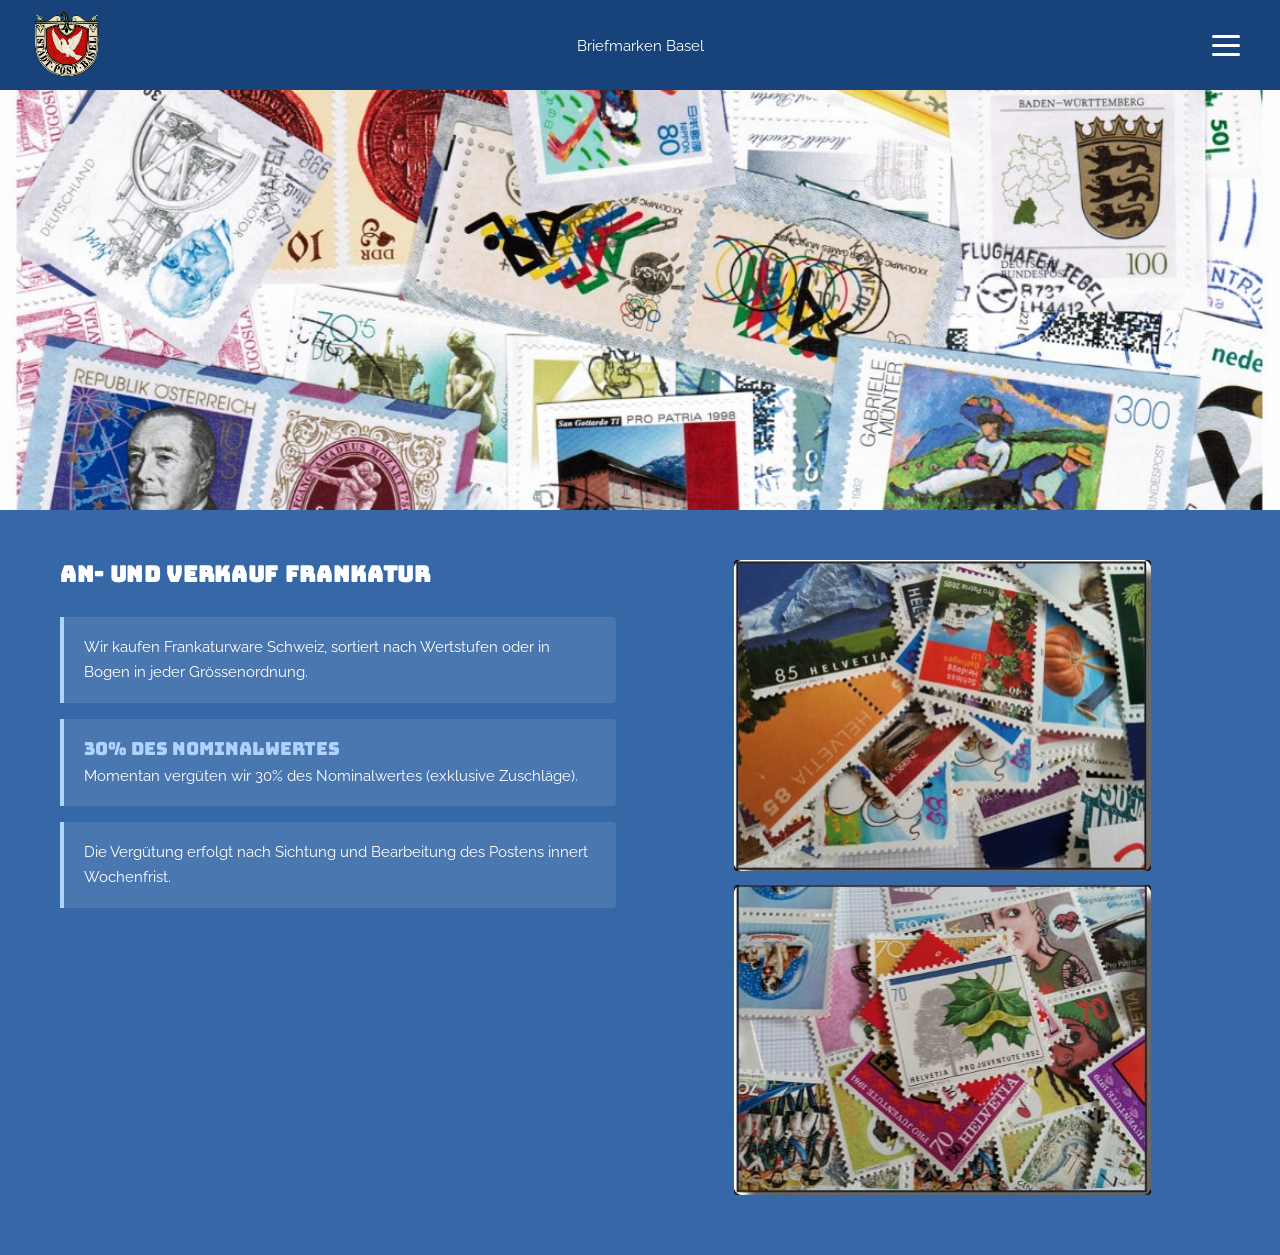
==== commit 6ab94d06: "true true to false banner up" ====
--- a/frankatur.html
+++ b/frankatur.html
@@ -26,7 +26,7 @@
   </header>
 
   <script>
-    var CLOSED_BANNER = true;
+    var CLOSED_BANNER = false;
     var CLOSED_TEXT = "Wir sind vom 22. bis 26. Juni geschlossen.";
     if (CLOSED_BANNER) {
       document.write('<div style="background:#F5C400;color:#1a1a1a;text-align:center;padding:12px 20px;font-family:Raleway,sans-serif;font-size:15px;font-weight:700;">' + CLOSED_TEXT + '</div>');
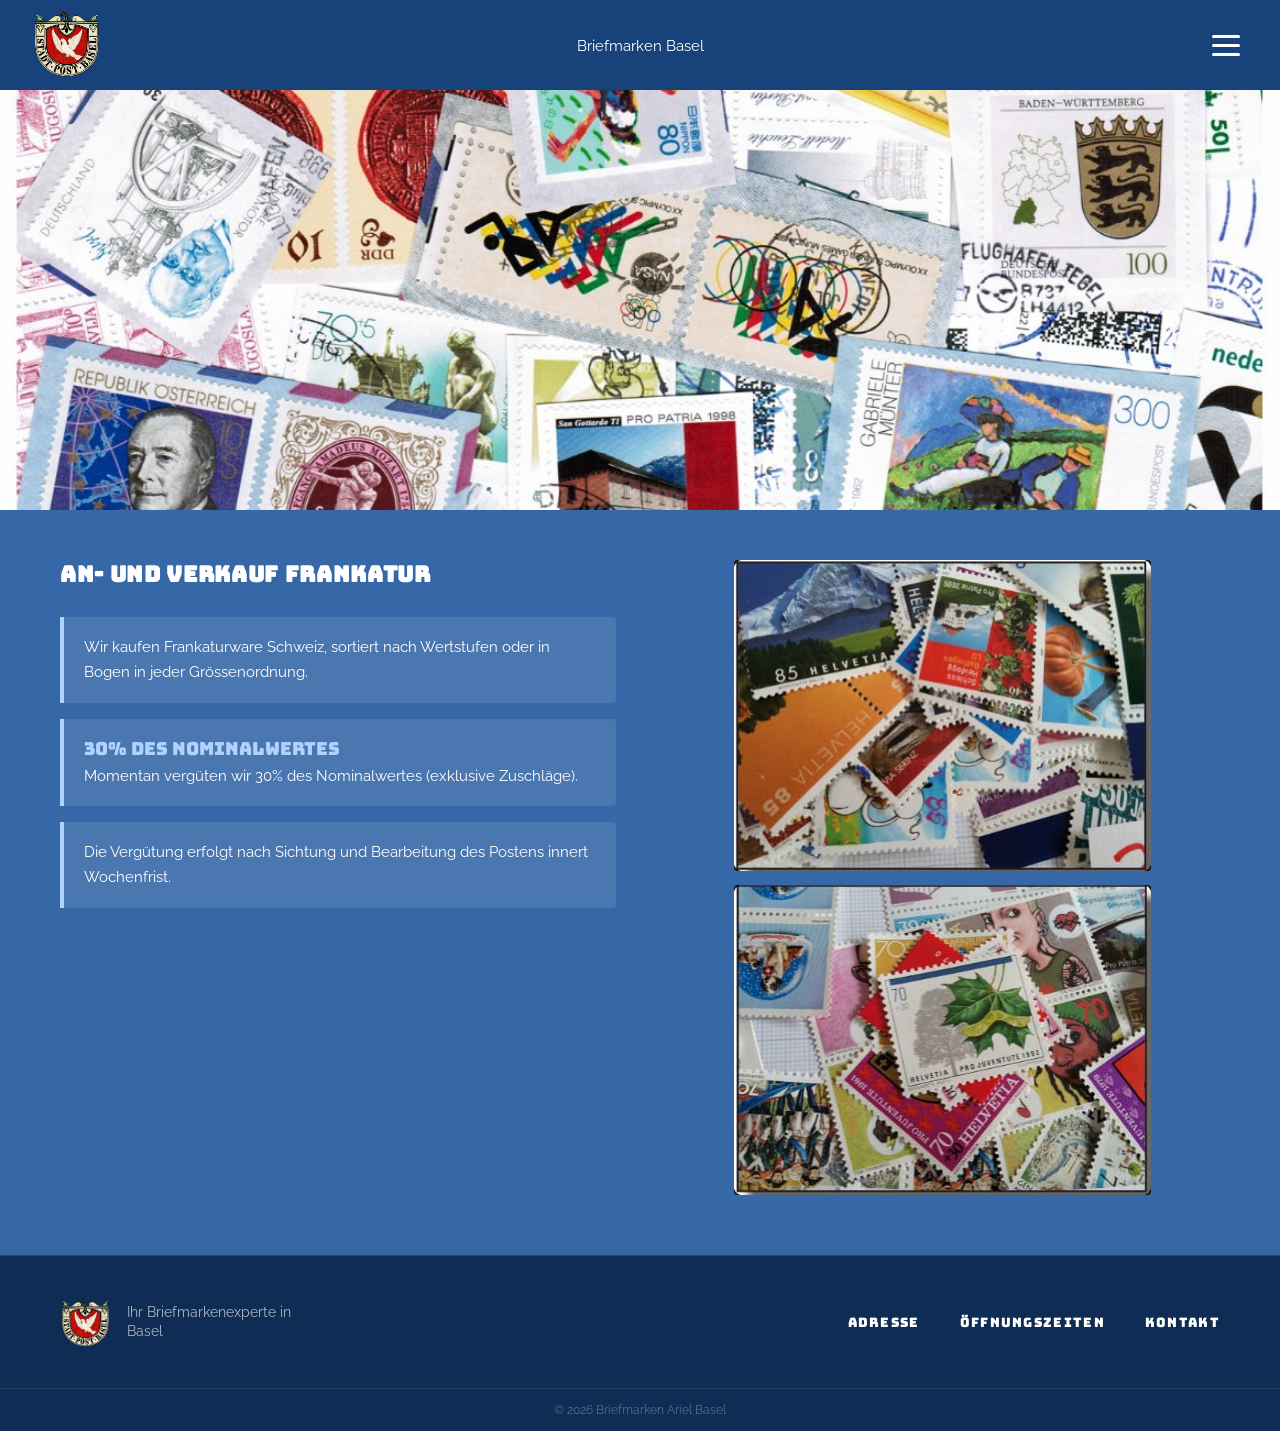
==== commit b18106ff: "Website Footer + no Price update + opening time customer announcement" ====
--- a/frankatur.html
+++ b/frankatur.html
@@ -79,5 +79,17 @@
       }
     });
   </script>
+  <footer class="site-footer">
+    <div class="footer-brand">
+      <img src="images/image_1.png" alt="Briefmarken Ariel Logo" />
+      <span class="footer-tagline">Ihr Briefmarkenexperte in Basel</span>
+    </div>
+    <div class="footer-links">
+      <a class="footer-link" href="kontakt.html#adresse">ADRESSE</a>
+      <a class="footer-link" href="kontakt.html#oeffnungszeiten">ÖFFNUNGSZEITEN</a>
+      <a class="footer-link" href="kontakt.html#kontakt">KONTAKT</a>
+    </div>
+  </footer>
+  <div class="footer-bottom">© 2026 Briefmarken Ariel Basel</div>
 </body>
 </html>
--- a/style.css
+++ b/style.css
@@ -1,4 +1,5 @@
 *, *::before, *::after { box-sizing: border-box; margin: 0; padding: 0; }
+html { scroll-behavior: smooth; }
 body { font-family: 'Raleway', sans-serif; background: #3668A8; color: #fff; }
 
 /* HEADER */
@@ -921,3 +922,61 @@
   .spotlight-header { padding-right: 16px; }
   .spotlight-card { flex: 0 0 240px; }
 }
+
+/* ── FOOTER ── */
+.site-footer {
+  background: #0f2d54;
+  border-top: 1px solid rgba(255,255,255,0.1);
+  padding: 40px 60px;
+  display: flex;
+  align-items: center;
+  justify-content: space-between;
+  gap: 32px;
+}
+.footer-brand {
+  display: flex;
+  align-items: center;
+  gap: 16px;
+}
+.footer-brand img {
+  height: 52px;
+  width: auto;
+}
+.footer-tagline {
+  font-family: 'Raleway', sans-serif;
+  font-size: 14px;
+  color: rgba(255,255,255,0.65);
+  line-height: 1.4;
+  max-width: 180px;
+}
+.footer-links {
+  display: flex;
+  gap: 40px;
+}
+.footer-link {
+  font-family: 'Bungee', sans-serif;
+  font-size: 13px;
+  color: #fff;
+  letter-spacing: 0.1em;
+  text-decoration: none;
+  transition: color 0.2s;
+}
+.footer-link:hover { color: #B0D2FF; }
+.footer-bottom {
+  background: #0f2d54;
+  border-top: 1px solid rgba(255,255,255,0.07);
+  text-align: center;
+  padding: 14px 60px;
+  font-family: 'Raleway', sans-serif;
+  font-size: 12px;
+  color: rgba(255,255,255,0.3);
+}
+@media (max-width: 640px) {
+  .site-footer { flex-direction: column; align-items: flex-start; padding: 32px 20px; gap: 24px; }
+  .footer-links { gap: 24px; flex-wrap: wrap; }
+  .footer-bottom { padding: 14px 20px; }
+}
+@media (min-width: 641px) and (max-width: 900px) {
+  .site-footer { padding: 36px 36px; }
+  .footer-links { gap: 24px; }
+}
